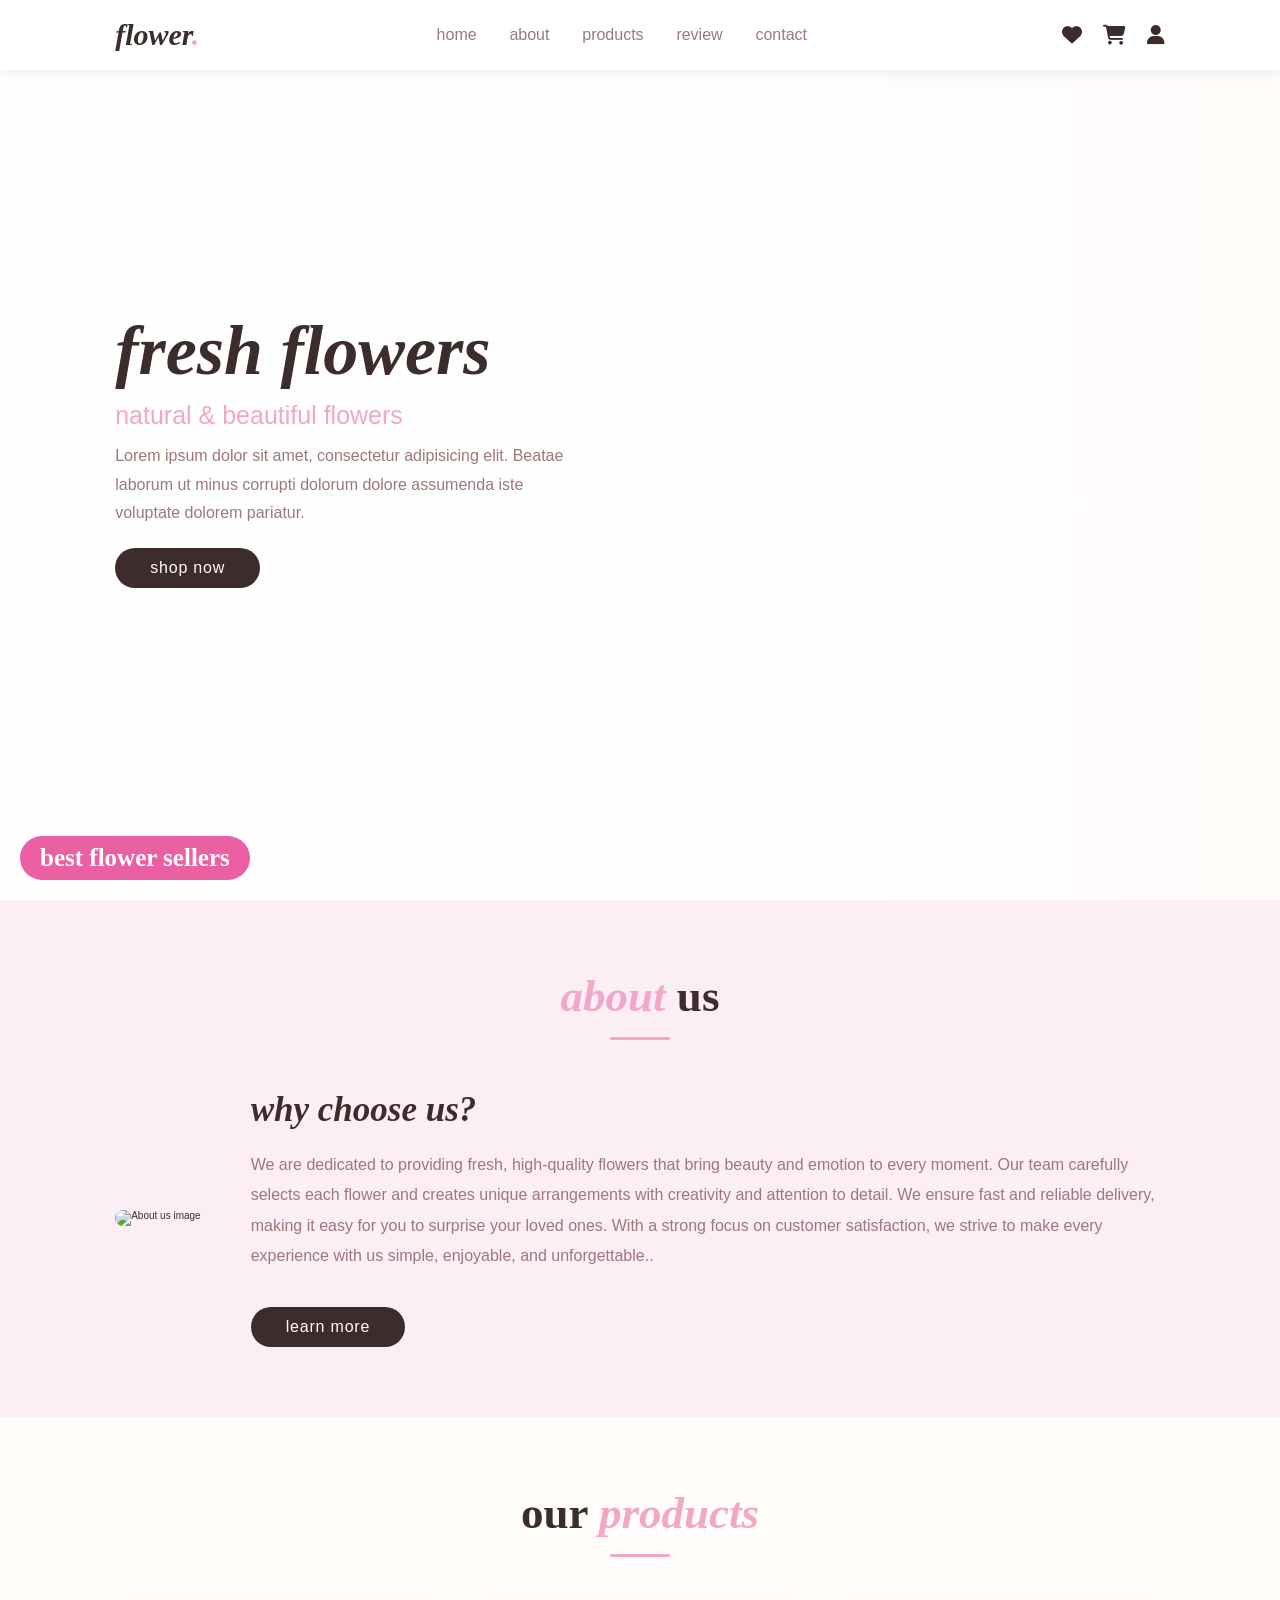
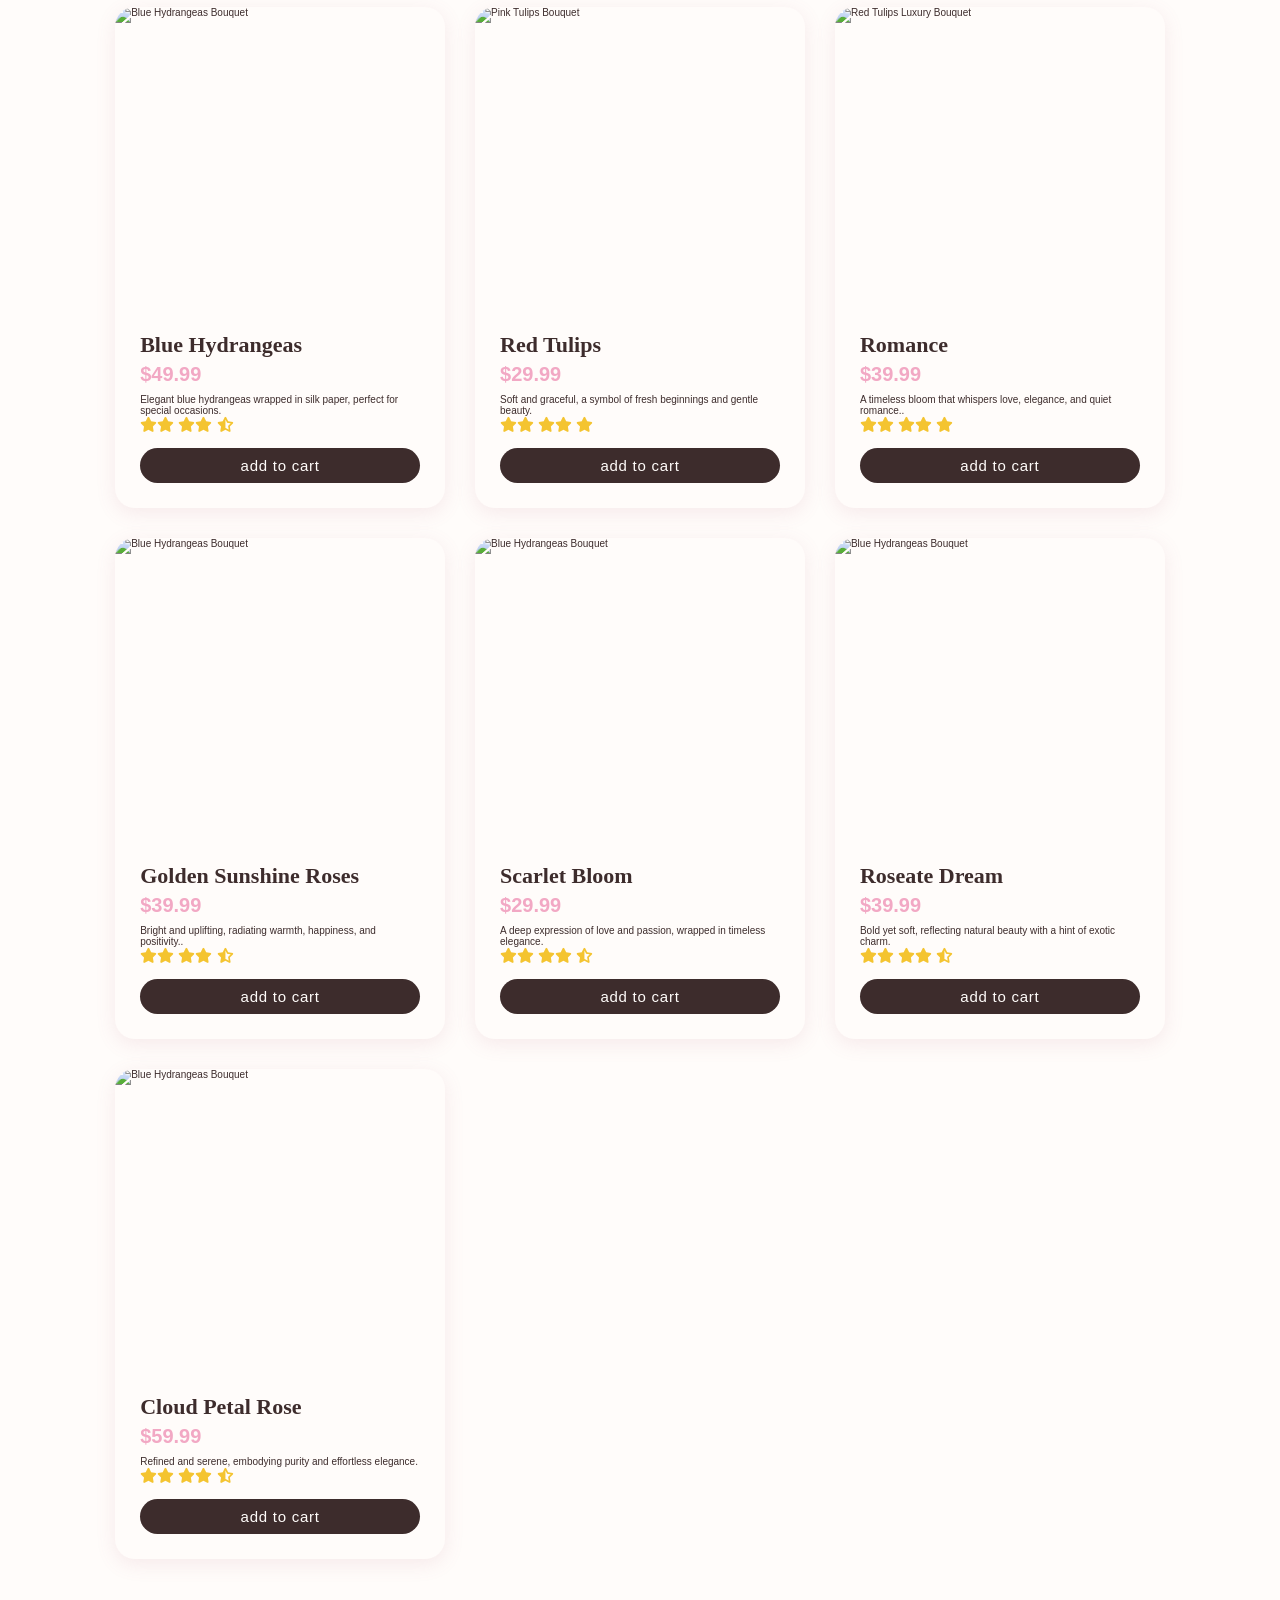
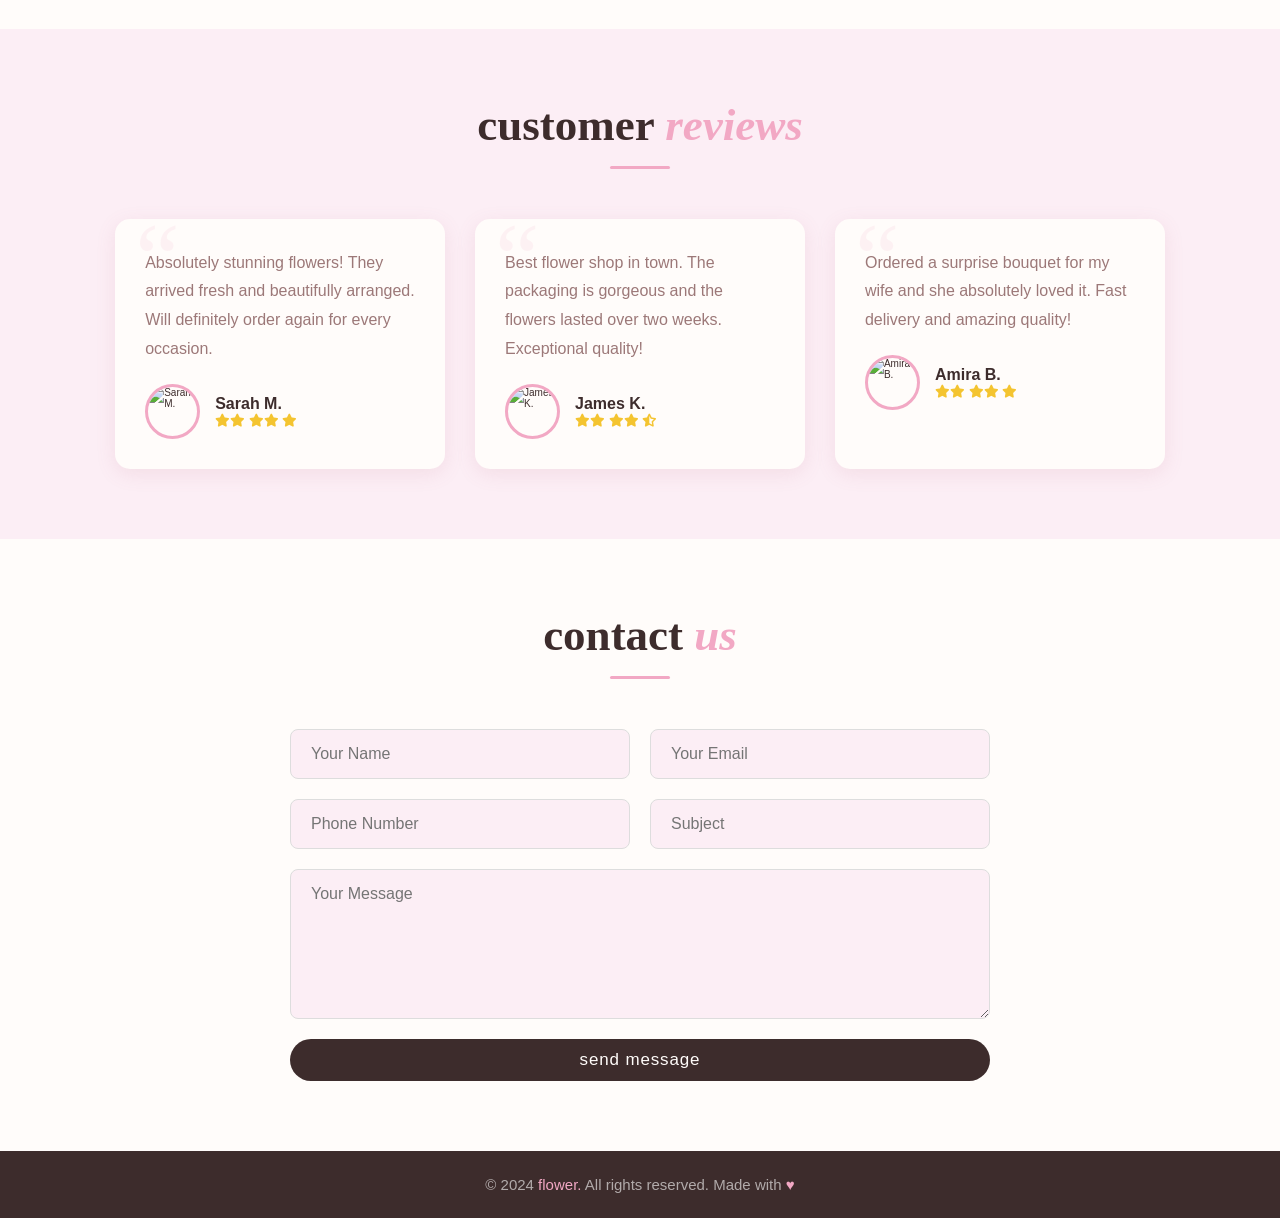
==== index.html @ bf79c9b5 "Create index.html" ====
<!DOCTYPE html>
<html lang="en">
<head>
    <meta charset="UTF-8">
    <meta http-equiv="X-UA-Compatible" content="IE=edge">
    <meta name="viewport" content="width=device-width, initial-scale=1.0">
    <title>Flower Boutique</title>
    <link rel="stylesheet" href="https://cdnjs.cloudflare.com/ajax/libs/font-awesome/6.5.0/css/all.min.css">
    <link href="https://fonts.googleapis.com/css2?family=Cormorant+Garamond:ital,wght@0,400;0,600;0,700;1,400;1,600&family=Lora:ital,wght@0,400;0,500;1,400&display=swap" rel="stylesheet">
    <style>
         :root {
            --pink:         #f2a8c4;   /* rose pastel boutons */
            --pink-deep:    #d4748f;   /* rose hover */
            --pink-blush:   #fceef5;   /* sections rose très clair */
            --pink-light:   #f2a8c4;
            --cream:        #fdf8f4;   /* background général beige crème */
            --cream-dark:   #f7ede3;   /* sections alternées */
            --brown-soft:   #9c7878;   /* texte secondaire */
            --dark:         #3d2c2c;   /* titres */
            --gray:         #9c7878;
            --light-gray:   #fceef5;
            --white:        #fffcfa;   /* cards + header */
            --shadow:       0 0.5rem 2rem rgba(180,100,120,0.12);
        }
        * {
            margin: 0; padding: 0;
            box-sizing: border-box;
            outline: none; border: none;
            text-decoration: none;
            transition: all 0.3s ease;
        }
        html {
            font-size: 62.5%;
            scroll-behavior: smooth;
            scroll-padding-top: 7rem;
            overflow-x: hidden;
        }
        body { font-family: 'Jost', sans-serif; background: var(--white); color: var(--dark); }
        section { padding: 7rem 9%; }
 
        .heading {
            text-align: center;
            font-family: 'Playfair Display', serif;
            font-size: 4.5rem;
            color: var(--dark);
            margin-bottom: 5rem;
        }
        .heading span { color: var(--pink); font-style: italic; }
        .heading::after {
            content: '';
            display: block;
            width: 6rem; height: 0.3rem;
            background: var(--pink);
            margin: 1.5rem auto 0;
            border-radius: 2rem;
        }
 
        .btn {
            display: inline-block;
            margin-top: 2rem;
            border-radius: 5rem;
            background: var(--dark);
            color: var(--white);
            padding: 1.1rem 3.5rem;
            cursor: pointer;
            font-size: 1.6rem;
            font-family: 'Jost', sans-serif;
            font-weight: 500;
            letter-spacing: 0.05em;
        }
        .btn:hover {
            background: var(--pink);
            transform: translateY(-2px);
            box-shadow: 0 0.8rem 2rem rgba(232,67,147,0.35);
        }
 
        /* ===== HEADER ===== */
        header {
            position: fixed;
            top: 0; left: 0; right: 0;
            background: rgba(255,255,255,0.96);
            backdrop-filter: blur(10px);
            padding: 1.8rem 9%;
            display: flex;
            align-items: center;
            justify-content: space-between;
            z-index: 1000;
            box-shadow: 0 0.2rem 1.5rem rgba(0,0,0,0.08);
        }
        header .logo {
            font-family: 'Playfair Display', serif;
            font-size: 3rem; color: var(--dark);
            font-weight: 700; font-style: italic;
        }
        header .logo span { color: var(--pink); }
        header .navbar a {
            font-size: 1.6rem;
            padding: 0 1.5rem;
            color: var(--gray);
            font-weight: 400;
        }
        header .navbar a:hover { color: var(--pink); }
        header .icons a {
            font-size: 2rem; color: var(--dark);
            margin-left: 1.8rem;
        }
        header .icons a:hover { color: var(--pink); }
        header #toggler { display: none; }
        header .fa-bars {
            font-size: 2.5rem; color: var(--dark);
            cursor: pointer; display: none;
        }
 
        /* ===== HOME ===== */
        .home {
            display: flex;
            align-items: center;
            min-height: 100vh;
            background: url('image/firstpage.jpg') center center / cover no-repeat;
            position: relative;
        }
        .home::before {
            content: '';
            position: absolute; inset: 0;
            background: linear-gradient(to right, rgba(255,255,255,0.82) 45%, rgba(255,255,255,0.1) 100%);
        }
        .home .content { max-width: 55rem; position: relative; z-index: 1; }
        .home .content h3 {
            font-family: 'Playfair Display', serif;
            font-size: 7rem; color: var(--dark);
            line-height: 1.1; font-style: italic;
        }
        .home .content span {
            display: block; font-size: 2.5rem;
            color: var(--pink); padding: 1.2rem 0;
            font-weight: 500;
        }
        .home .content p {
            font-size: 1.6rem; color: var(--gray);
            line-height: 1.8; max-width: 45rem;
        }
 
        /* ===== ABOUT ===== */
        .about { background: var(--light-gray); }
        .about .row {
            display: flex; align-items: center;
            gap: 5rem; flex-wrap: wrap;
        }
        .about .video-container {
    display: flex;
    justify-content: center;
    align-items: center;
}

.about .video-container img {
    max-width: 100%;
    max-height: 40rem;
    object-fit: cover;
    border-radius: 1.5rem;
}
        .about .video-container h3 {
            position: absolute; bottom: 2rem; left: 2rem;
            font-family: 'Playfair Display', serif;
            font-size: 2.5rem; color: var(--white);
            background: rgba(232,67,147,0.85);
            padding: 0.8rem 2rem; border-radius: 5rem;
        }
        .about .content { flex: 1; min-width: 28rem; }
        .about .content h3 {
            font-family: 'Playfair Display', serif;
            font-size: 3.5rem; color: var(--dark);
            margin-bottom: 2rem; font-style: italic;
        }
        .about .content p {
            font-size: 1.6rem; color: var(--gray);
            line-height: 1.9; margin-bottom: 1.5rem;
        }
 
        /* ===== PRODUCTS ===== */
        .products { background: var(--white); }
        .products-grid {
            display: grid;
            grid-template-columns: repeat(auto-fit, minmax(28rem, 1fr));
            gap: 3rem;
        }
        .product-card {
            border-radius: 2rem; overflow: hidden;
            box-shadow: var(--shadow); background: var(--white);
        }
        .product-card:hover {
            transform: translateY(-0.8rem);
            box-shadow: 0 1.5rem 4rem rgba(0,0,0,0.15);
        }
        .product-card .img-box {
            width: 100%; height: 30rem;
            overflow: hidden; position: relative;
        }
        .product-card .img-box img {
            width: 100%; height: 100%;
            object-fit: cover;
            object-position: center top;
            display: block;
            transition: transform 0.5s ease;
        }
        .product-card:hover .img-box img { transform: scale(1.07); }
        .product-card .info { padding: 2.5rem; }
        .product-card .info h4 {
            font-family: 'Playfair Display', serif;
            font-size: 2.2rem; color: var(--dark);
            margin-bottom: 0.5rem;
        }
        .product-card .info .price {
            font-size: 2rem; color: var(--pink);
            font-weight: 600; margin-bottom: 0.8rem;
        }
        .product-card .info .stars {
            color: #f4c430; font-size: 1.5rem;
            margin-bottom: 1.5rem;
        }
        .product-card .info .btn {
            margin-top: 0; font-size: 1.5rem;
            padding: 0.9rem 2.5rem;
            width: 100%; text-align: center;
            display: block;
        }
 
        /* ===== REVIEW ===== */
        .review { background: var(--light-gray); }
        .reviews-grid {
            display: grid;
            grid-template-columns: repeat(auto-fit, minmax(28rem, 1fr));
            gap: 3rem;
        }
        .review-card {
            background: var(--white); padding: 3rem;
            border-radius: 1.5rem; box-shadow: var(--shadow);
            position: relative;
        }
        .review-card::before {
            content: '\201C';
            font-family: 'Playfair Display', serif;
            font-size: 10rem; color: var(--pink);
            opacity: 0.12; position: absolute;
            top: -1rem; left: 2rem; line-height: 1;
        }
        .review-card p {
            font-size: 1.6rem; color: var(--gray);
            line-height: 1.8; margin-bottom: 2rem;
            position: relative; z-index: 1;
        }
        .review-card .reviewer { display: flex; align-items: center; gap: 1.5rem; }
        .review-card .reviewer .avatar {
            width: 5.5rem; height: 5.5rem;
            border-radius: 50%; overflow: hidden;
            border: 0.3rem solid var(--pink);
            flex-shrink: 0;
        }
        .review-card .reviewer .avatar img {
            width: 100%; height: 100%;
            object-fit: cover; object-position: center;
            display: block;
        }
        .review-card .reviewer .name {
            font-weight: 600; font-size: 1.6rem; color: var(--dark);
        }
        .review-card .reviewer .stars { color: #f4c430; font-size: 1.3rem; }
 
        /* ===== CONTACT ===== */
        .contact { background: var(--white); }
        .contact-form {
            max-width: 70rem; margin: 0 auto;
            display: grid; grid-template-columns: 1fr 1fr;
            gap: 2rem;
        }
        .contact-form .full { grid-column: 1 / -1; }
        .contact-form input,
        .contact-form textarea {
            width: 100%; padding: 1.5rem 2rem;
            font-size: 1.6rem; font-family: 'Jost', sans-serif;
            border: 0.15rem solid #ddd; border-radius: 0.8rem;
            color: var(--dark); background: var(--light-gray);
        }
        .contact-form input:focus,
        .contact-form textarea:focus {
            border-color: var(--pink); background: var(--white);
        }
        .contact-form textarea { resize: vertical; min-height: 15rem; }
        .contact-form .btn {
            margin-top: 0; width: 100%;
            text-align: center; font-size: 1.7rem;
            display: block;
        }
 
        /* ===== FOOTER ===== */
        footer {
            background: var(--dark);
            color: rgba(255,255,255,0.6);
            text-align: center;
            padding: 2.5rem 9%;
            font-size: 1.5rem;
        }
        footer span { color: var(--pink); }
 
        /* ===== MEDIA QUERIES ===== */
        @media (max-width: 991px) {
            html { font-size: 55%; }
            header { padding: 1.5rem 3%; }
            section { padding: 5rem 4%; }
            .home { background-position: right center; }
        }
        @media (max-width: 768px) {
            header .fa-bars { display: block; }
            header .navbar {
                position: absolute;
                top: 100%; left: 0; right: 0;
                background: var(--white);
                border-top: 0.1rem solid #eee;
                box-shadow: 0 1rem 2rem rgba(0,0,0,0.08);
                clip-path: polygon(0 0, 100% 0, 100% 0, 0 0);
                transition: clip-path 0.4s ease;
                display: flex; flex-direction: column;
            }
            header #toggler:checked ~ .navbar {
                clip-path: polygon(0 0, 100% 0, 100% 100%, 0 100%);
            }
            header .navbar a {
                margin: 1rem 2rem; padding: 1.2rem 2rem;
                background: var(--light-gray);
                border-radius: 0.8rem; display: block;
                font-size: 1.8rem;
            }
            .home .content h3 { font-size: 5rem; }
            .home .content span { font-size: 2rem; }
            .contact-form { grid-template-columns: 1fr; }
            .contact-form .full { grid-column: 1; }
        }
        @media (max-width: 450px) {
            html { font-size: 50%; }
            .home .content h3 { font-size: 4rem; }
        }
    </style>
</head>
<body>
 
<!-- HEADER -->
<header>
    <input type="checkbox" id="toggler">
    <label for="toggler" class="fas fa-bars"></label>
    <a href="#" class="logo">flower<span>.</span></a>
    <nav class="navbar">
        <a href="#home">home</a>
        <a href="#about">about</a>
        <a href="#products">products</a>
        <a href="#review">review</a>
        <a href="#contact">contact</a>
    </nav>
    <div class="icons">
        <a href="#" class="fas fa-heart"></a>
        <a href="#" class="fas fa-shopping-cart"></a>
        <a href="#" class="fas fa-user"></a>
    </div>
</header>
 
<!-- HOME — uses pink tulips image as hero background -->
<section class="home" id="home">
    <div class="content">
        <h3>fresh flowers</h3>
        <span>natural &amp; beautiful flowers</span>
        <p>Lorem ipsum dolor sit amet, consectetur adipisicing elit. Beatae laborum ut minus corrupti dolorum dolore assumenda iste voluptate dolorem pariatur.</p>
        <a href="#products" class="btn">shop now</a>
    </div>
</section>
 
<!-- ABOUT -->
<section class="about" id="about">
    <h1 class="heading"><span>about</span> us</h1>
    <div class="row">
        <div class="video-container">
           <img src="image/about.jpg" alt="About us image">
            <h3>best flower sellers</h3>
        </div>
        <div class="content">
            <h3>why choose us?</h3>
            <p>We are dedicated to providing fresh, high-quality flowers that bring beauty and emotion to every moment.
                 Our team carefully selects each flower and creates unique arrangements with creativity and attention to detail. 
                 We ensure fast and reliable delivery, making it easy for you to surprise your loved ones.
                  With a strong focus on customer satisfaction, we strive to make every experience with us simple, enjoyable, and unforgettable..</p>
            <a href="#" class="btn">learn more</a>
        </div>
    </div>
</section>

<!-- PRODUCTS — 3 real images -->
<section class="products" id="products">
    <h1 class="heading">our <span>products</span></h1>
    <div class="products-grid">

        <!-- Card 1 — Blue Hydrangeas -->
        <div class="product-card">
            <div class="img-box">
                <img src="image/bleu.jpg" alt="Blue Hydrangeas Bouquet">
            </div>
            <div class="info">
                <h4>Blue Hydrangeas</h4>
                <p class="price">$49.99</p>
                <p class="desc">Elegant blue hydrangeas wrapped in silk paper, perfect for special occasions.</p> 
                <div class="stars">
                    <i class="fas fa-star"></i><i class="fas fa-star"></i>
                    <i class="fas fa-star"></i><i class="fas fa-star"></i>
                    <i class="fas fa-star-half-alt"></i>
                </div>
                <a href="#" class="btn">add to cart</a>
            </div>
        </div>

        <!-- Card 2 — Pink Tulips -->
        <div class="product-card">
            <div class="img-box">
                <img src="image/tupler.webp" alt="Pink Tulips Bouquet">
            </div>
            <div class="info">
                <h4>Red Tulips</h4>
                <p class="price">$29.99</p>
                <p class="desc">Soft and graceful, a symbol of fresh beginnings and gentle beauty.</p> 
                <div class="stars">
                    <i class="fas fa-star"></i><i class="fas fa-star"></i>
                    <i class="fas fa-star"></i><i class="fas fa-star"></i>
                    <i class="fas fa-star"></i>
                </div>
                <a href="#" class="btn">add to cart</a>
            </div>
        </div>

        <!-- Card 3 — romance -->
        <div class="product-card">
            <div class="img-box">
                <img src="image/romance.jpg" alt="Red Tulips Luxury Bouquet">
            </div>
            <div class="info">
                <h4>Romance</h4>
                <p class="price">$39.99</p>
                 <p class="desc">A timeless bloom that whispers love, elegance, and quiet romance..</p> 
                <div class="stars">
                    <i class="fas fa-star"></i><i class="fas fa-star"></i>
                    <i class="fas fa-star"></i><i class="fas fa-star"></i>
                    <i class="fas fa-star"></i>
                </div>
                <a href="#" class="btn">add to cart</a>
            </div>
        </div>
        <!-- Card 4—jaune -->
        <div class="product-card">
            <div class="img-box">
                <img src="image/jaune.jpg" alt="Blue Hydrangeas Bouquet">
            </div>
            <div class="info">
                <h4>Golden Sunshine Roses</h4>
                <p class="price">$39.99</p>
                 <p class="desc">Bright and uplifting, radiating warmth, happiness, and positivity..</p> 
                <div class="stars">
                    <i class="fas fa-star"></i><i class="fas fa-star"></i>
                    <i class="fas fa-star"></i><i class="fas fa-star"></i>
                    <i class="fas fa-star-half-alt"></i>
                </div>
                <a href="#" class="btn">add to cart</a>
            </div>
        </div>
        <!-- Card 4— fincai -->
        <div class="product-card">
            <div class="img-box">
                <img src="image/ff.webp" alt="Blue Hydrangeas Bouquet">
            </div>
            <div class="info">
                <h4>Scarlet Bloom</h4>
                <p class="price">$29.99</p>
                 <p class="desc">A deep expression of love and passion, wrapped in timeless elegance.</p> 
                <div class="stars">
                    <i class="fas fa-star"></i><i class="fas fa-star"></i>
                    <i class="fas fa-star"></i><i class="fas fa-star"></i>
                    <i class="fas fa-star-half-alt"></i>
                </div>
                <a href="#" class="btn">add to cart</a>
            </div>
        </div>
        <!-- Card 6 — pink -->
        <div class="product-card">
            <div class="img-box">
                <img src="image/rose.avif" alt="Blue Hydrangeas Bouquet">
            </div>
            <div class="info">
                <h4>Roseate Dream</h4>
                <p class="price">$39.99</p>
                 <p class="desc">Bold yet soft, reflecting natural beauty with a hint of exotic charm.</p> 
                <div class="stars">
                    <i class="fas fa-star"></i><i class="fas fa-star"></i>
                    <i class="fas fa-star"></i><i class="fas fa-star"></i>
                    <i class="fas fa-star-half-alt"></i>
                </div>
                <a href="#" class="btn">add to cart</a>
            </div>
        </div>
        <!-- Card 7 — white -->
        <div class="product-card">
            <div class="img-box">
                <img src="image/white flowers.jpg" alt="Blue Hydrangeas Bouquet">
            </div>
            <div class="info">
                <h4>Cloud Petal Rose</h4>
                <p class="price">$59.99</p>
                 <p class="desc">Refined and serene, embodying purity and effortless elegance.</p> 
                <div class="stars">
                    <i class="fas fa-star"></i><i class="fas fa-star"></i>
                    <i class="fas fa-star"></i><i class="fas fa-star"></i>
                    <i class="fas fa-star-half-alt"></i>
                </div>
                <a href="#" class="btn">add to cart</a>
            </div>
        </div>

    </div>
</section>

<!-- REVIEW -->
<section class="review" id="review">
    <h1 class="heading">customer <span>reviews</span></h1>
    <div class="reviews-grid">
 
        <div class="review-card">
            <p>Absolutely stunning flowers! They arrived fresh and beautifully arranged. Will definitely order again for every occasion.</p>
            <div class="reviewer">
                <div class="avatar">
                    <img src="image/women1.jpg" alt="Sarah M.">
                </div>
                <div>
                    <div class="name">Sarah M.</div>
                    <div class="stars">
                        <i class="fas fa-star"></i><i class="fas fa-star"></i>
                        <i class="fas fa-star"></i><i class="fas fa-star"></i>
                        <i class="fas fa-star"></i>
                    </div>
                </div>
            </div>
        </div>
 
        <div class="review-card">
            <p>Best flower shop in town. The packaging is gorgeous and the flowers lasted over two weeks. Exceptional quality!</p>
            <div class="reviewer">
                <div class="avatar">
                    <img src="image/man.jpg" alt="James K.">
                </div>
                <div>
                    <div class="name">James K.</div>
                    <div class="stars">
                        <i class="fas fa-star"></i><i class="fas fa-star"></i>
                        <i class="fas fa-star"></i><i class="fas fa-star"></i>
                        <i class="fas fa-star-half-alt"></i>
                    </div>
                </div>
            </div>
        </div>
 
        <div class="review-card">
            <p>Ordered a surprise bouquet for my wife and she absolutely loved it. Fast delivery and amazing quality!</p>
            <div class="reviewer">
                <div class="avatar">
                    <img src="image/women2.jpg" alt="Amira B.">
                </div>
                <div>
                    <div class="name">Amira B.</div>
                    <div class="stars">
                        <i class="fas fa-star"></i><i class="fas fa-star"></i>
                        <i class="fas fa-star"></i><i class="fas fa-star"></i>
                        <i class="fas fa-star"></i>
                    </div>
                </div>
            </div>
        </div>
 
    </div>
</section>
 
<!-- CONTACT -->
<section class="contact" id="contact">
    <h1 class="heading">contact <span>us</span></h1>
    <div class="contact-form">
        <input type="text" placeholder="Your Name">
        <input type="email" placeholder="Your Email">
        <input type="text" placeholder="Phone Number">
        <input type="text" placeholder="Subject">
        <textarea class="full" placeholder="Your Message"></textarea>
        <div class="full">
            <a href="#" class="btn">send message</a>
        </div>
    </div>
</section>
 
<!-- FOOTER -->
<footer>
    <p>&copy; 2024 <span>flower.</span> All rights reserved. Made with <span>♥</span></p>
</footer>
 
</body>
</html>
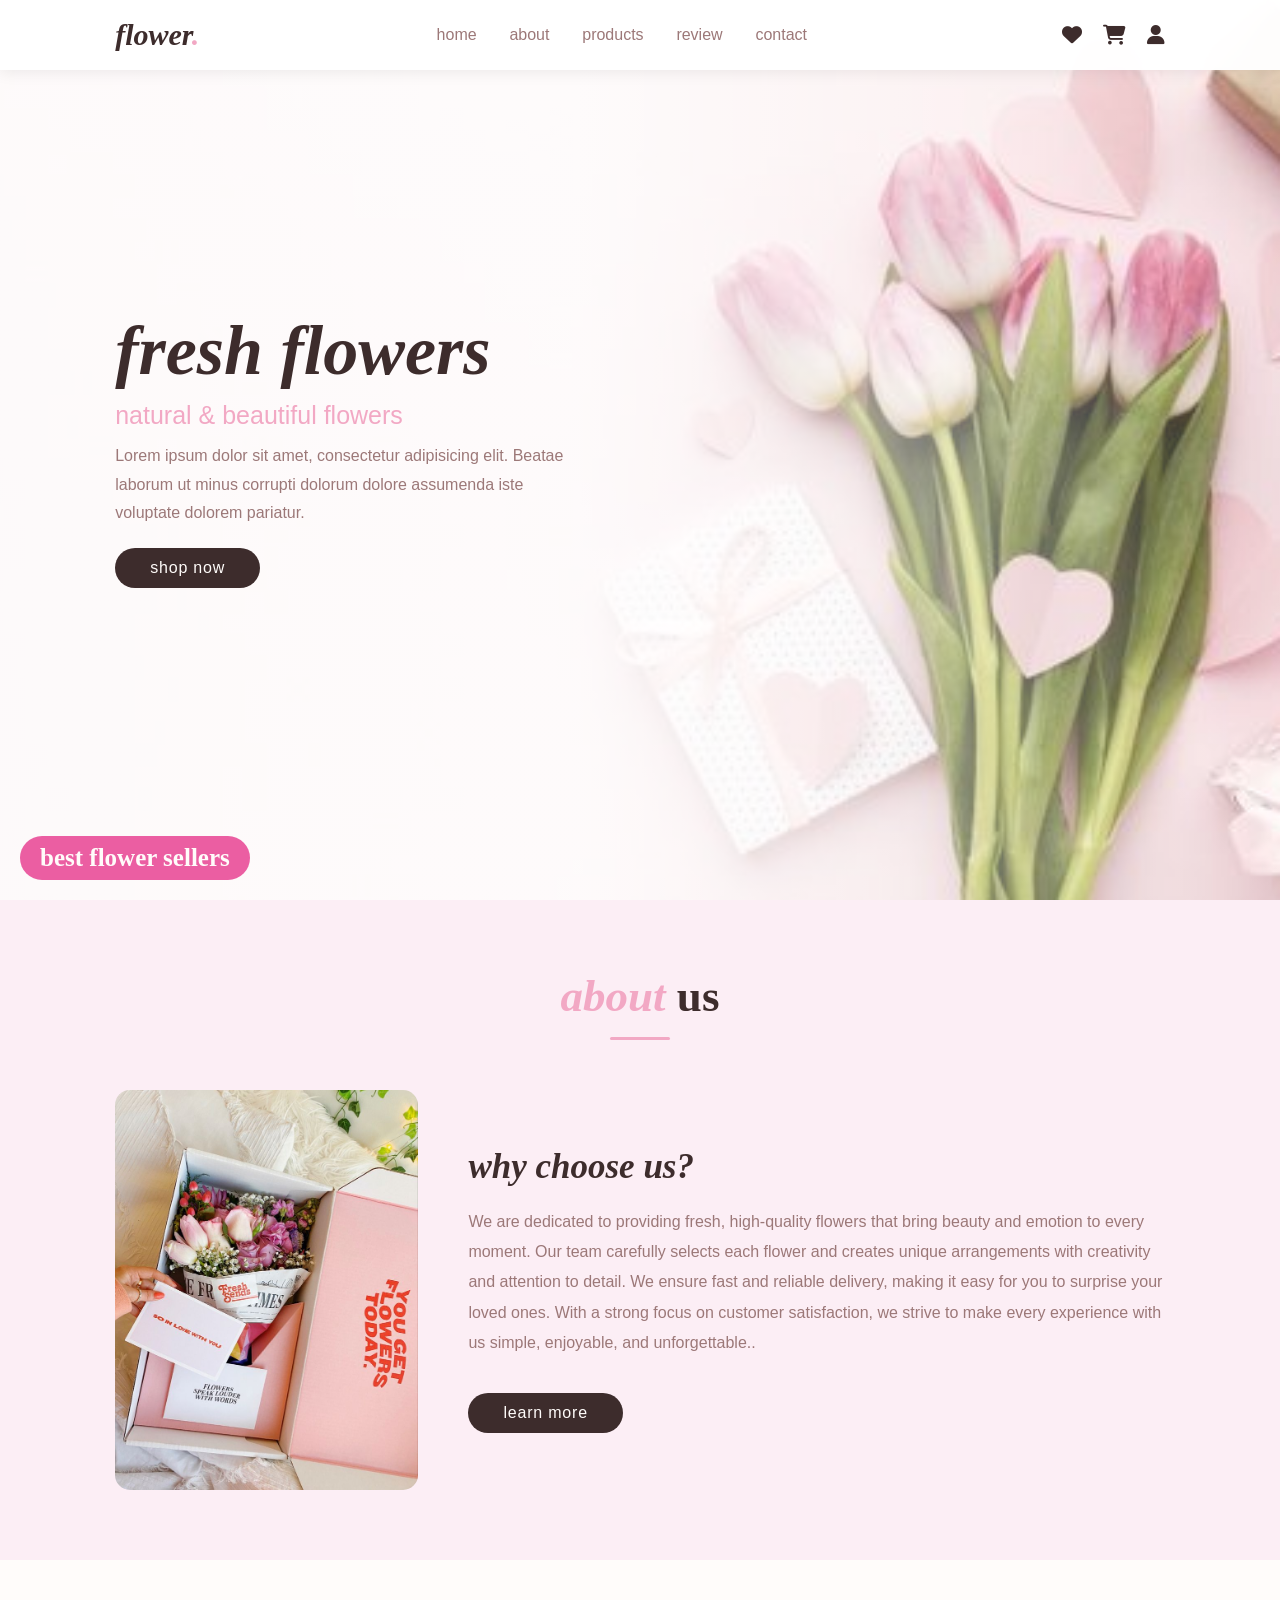
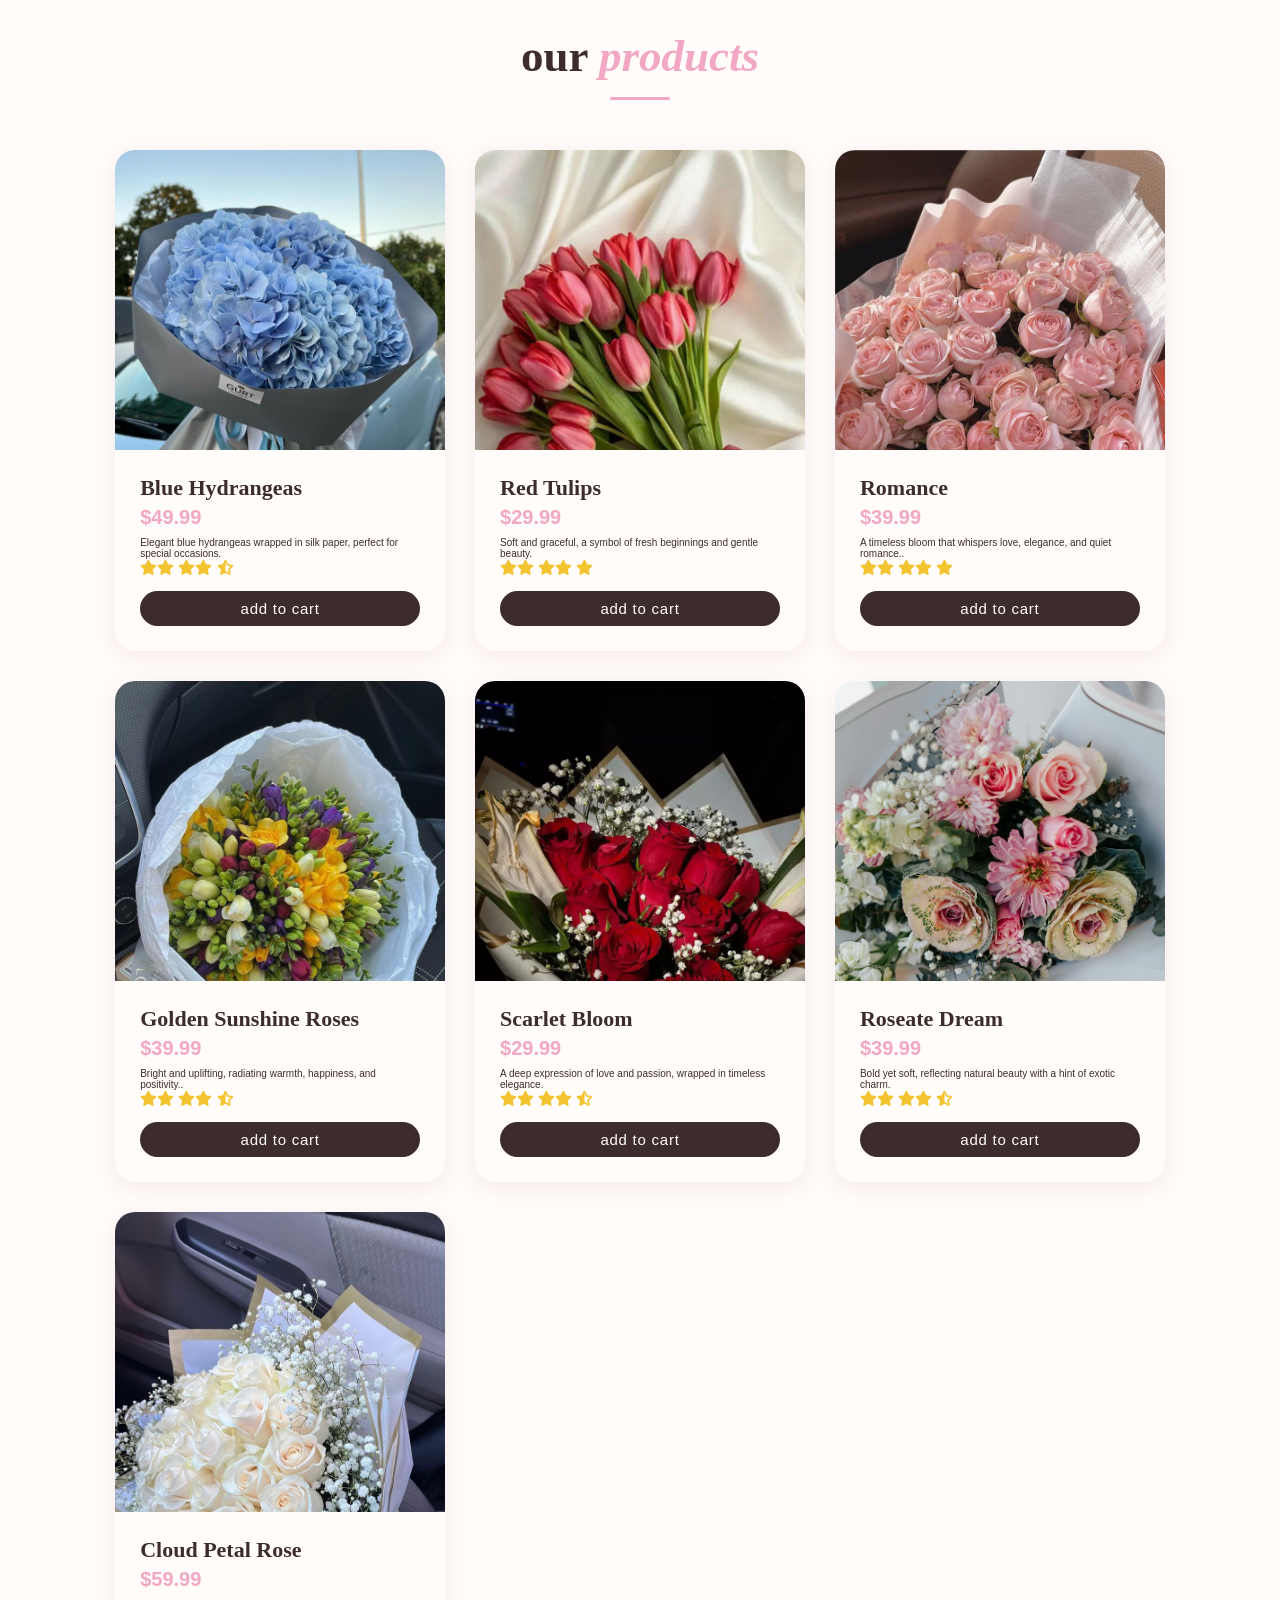
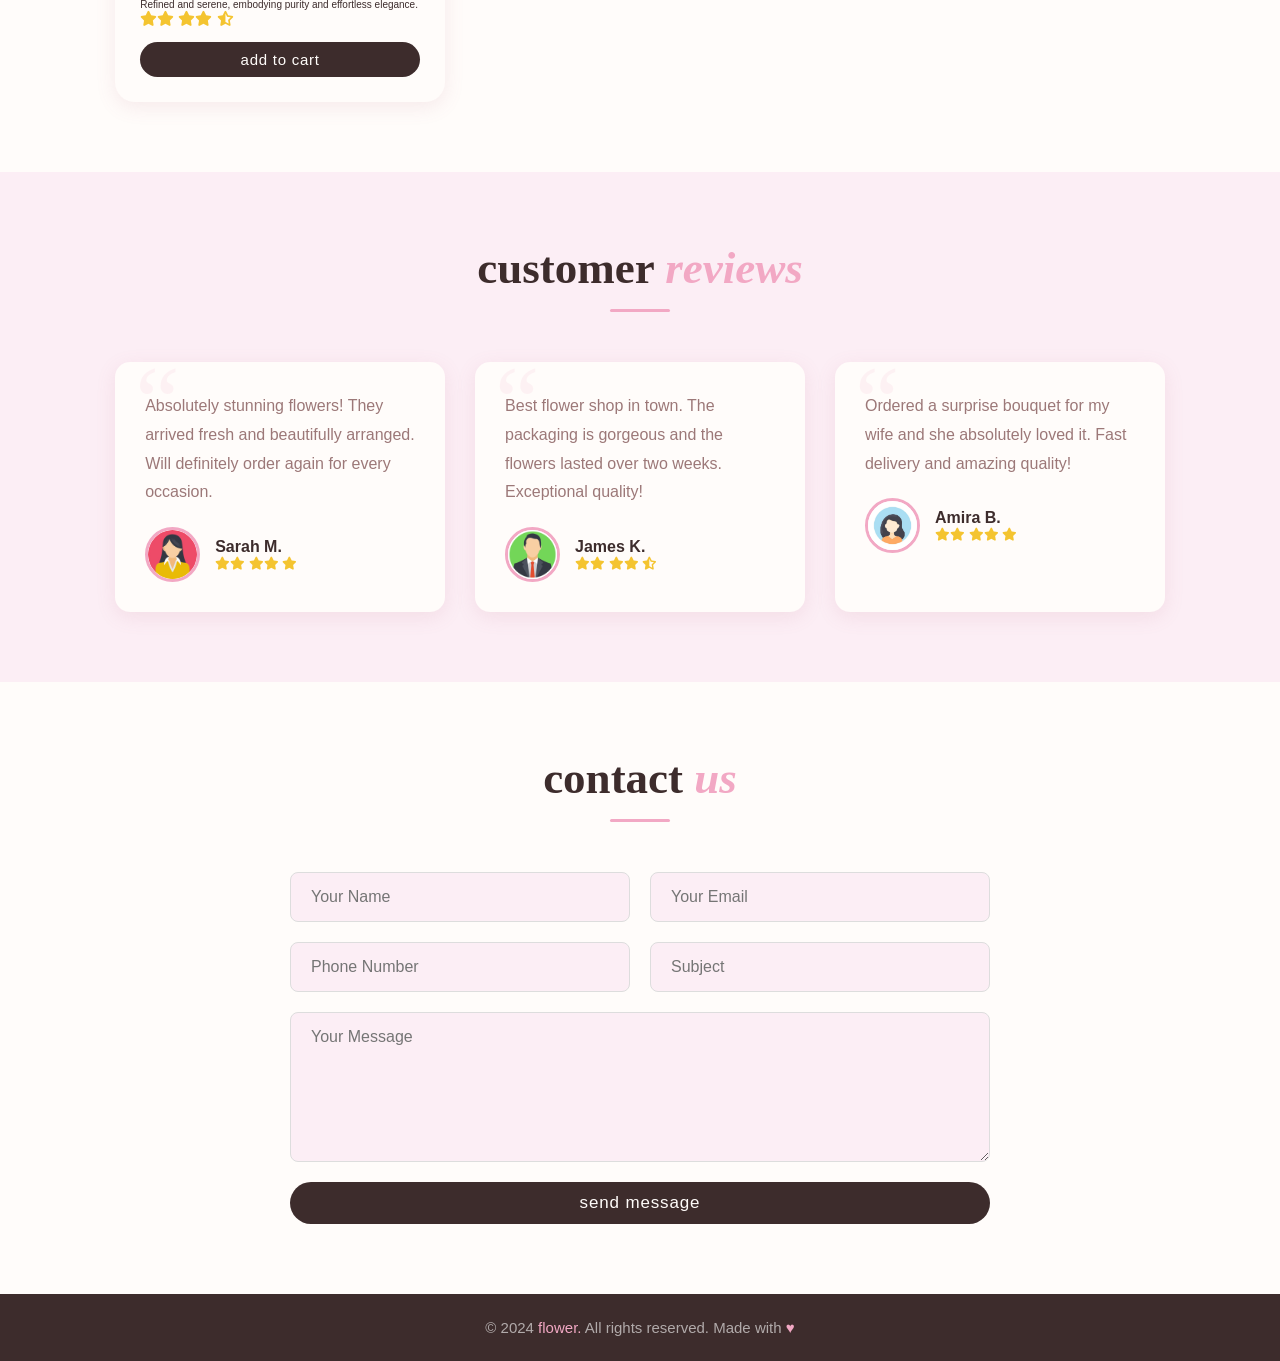
==== commit 8684eb10: "Update index.html" ====
--- a/index.html
+++ b/index.html
@@ -118,7 +118,7 @@
             display: flex;
             align-items: center;
             min-height: 100vh;
-            background: url('image/firstpage.jpg') center center / cover no-repeat;
+            background: url('firstpage.jpg') center center / cover no-repeat;
             position: relative;
         }
         .home::before {
@@ -378,7 +378,7 @@
     <h1 class="heading"><span>about</span> us</h1>
     <div class="row">
         <div class="video-container">
-           <img src="image/about.jpg" alt="About us image">
+           <img src="about.jpg" alt="About us image">
             <h3>best flower sellers</h3>
         </div>
         <div class="content">
@@ -400,7 +400,7 @@
         <!-- Card 1 — Blue Hydrangeas -->
         <div class="product-card">
             <div class="img-box">
-                <img src="image/bleu.jpg" alt="Blue Hydrangeas Bouquet">
+                <img src="bleu.jpg" alt="Blue Hydrangeas Bouquet">
             </div>
             <div class="info">
                 <h4>Blue Hydrangeas</h4>
@@ -418,7 +418,7 @@
         <!-- Card 2 — Pink Tulips -->
         <div class="product-card">
             <div class="img-box">
-                <img src="image/tupler.webp" alt="Pink Tulips Bouquet">
+                <img src="tupler.webp" alt="Pink Tulips Bouquet">
             </div>
             <div class="info">
                 <h4>Red Tulips</h4>
@@ -436,7 +436,7 @@
         <!-- Card 3 — romance -->
         <div class="product-card">
             <div class="img-box">
-                <img src="image/romance.jpg" alt="Red Tulips Luxury Bouquet">
+                <img src="romance.jpg" alt="Red Tulips Luxury Bouquet">
             </div>
             <div class="info">
                 <h4>Romance</h4>
@@ -453,7 +453,7 @@
         <!-- Card 4—jaune -->
         <div class="product-card">
             <div class="img-box">
-                <img src="image/jaune.jpg" alt="Blue Hydrangeas Bouquet">
+                <img src="jaune.jpg" alt="Blue Hydrangeas Bouquet">
             </div>
             <div class="info">
                 <h4>Golden Sunshine Roses</h4>
@@ -470,7 +470,7 @@
         <!-- Card 4— fincai -->
         <div class="product-card">
             <div class="img-box">
-                <img src="image/ff.webp" alt="Blue Hydrangeas Bouquet">
+                <img src="ff.webp" alt="Blue Hydrangeas Bouquet">
             </div>
             <div class="info">
                 <h4>Scarlet Bloom</h4>
@@ -487,7 +487,7 @@
         <!-- Card 6 — pink -->
         <div class="product-card">
             <div class="img-box">
-                <img src="image/rose.avif" alt="Blue Hydrangeas Bouquet">
+                <img src="rose.avif" alt="Blue Hydrangeas Bouquet">
             </div>
             <div class="info">
                 <h4>Roseate Dream</h4>
@@ -504,7 +504,7 @@
         <!-- Card 7 — white -->
         <div class="product-card">
             <div class="img-box">
-                <img src="image/white flowers.jpg" alt="Blue Hydrangeas Bouquet">
+                <img src="white flowers.jpg" alt="Blue Hydrangeas Bouquet">
             </div>
             <div class="info">
                 <h4>Cloud Petal Rose</h4>
@@ -531,7 +531,7 @@
             <p>Absolutely stunning flowers! They arrived fresh and beautifully arranged. Will definitely order again for every occasion.</p>
             <div class="reviewer">
                 <div class="avatar">
-                    <img src="image/women1.jpg" alt="Sarah M.">
+                    <img src="women1.jpg" alt="Sarah M.">
                 </div>
                 <div>
                     <div class="name">Sarah M.</div>
@@ -548,7 +548,7 @@
             <p>Best flower shop in town. The packaging is gorgeous and the flowers lasted over two weeks. Exceptional quality!</p>
             <div class="reviewer">
                 <div class="avatar">
-                    <img src="image/man.jpg" alt="James K.">
+                    <img src="man.jpg" alt="James K.">
                 </div>
                 <div>
                     <div class="name">James K.</div>
@@ -565,7 +565,7 @@
             <p>Ordered a surprise bouquet for my wife and she absolutely loved it. Fast delivery and amazing quality!</p>
             <div class="reviewer">
                 <div class="avatar">
-                    <img src="image/women2.jpg" alt="Amira B.">
+                    <img src="women2.jpg" alt="Amira B.">
                 </div>
                 <div>
                     <div class="name">Amira B.</div>
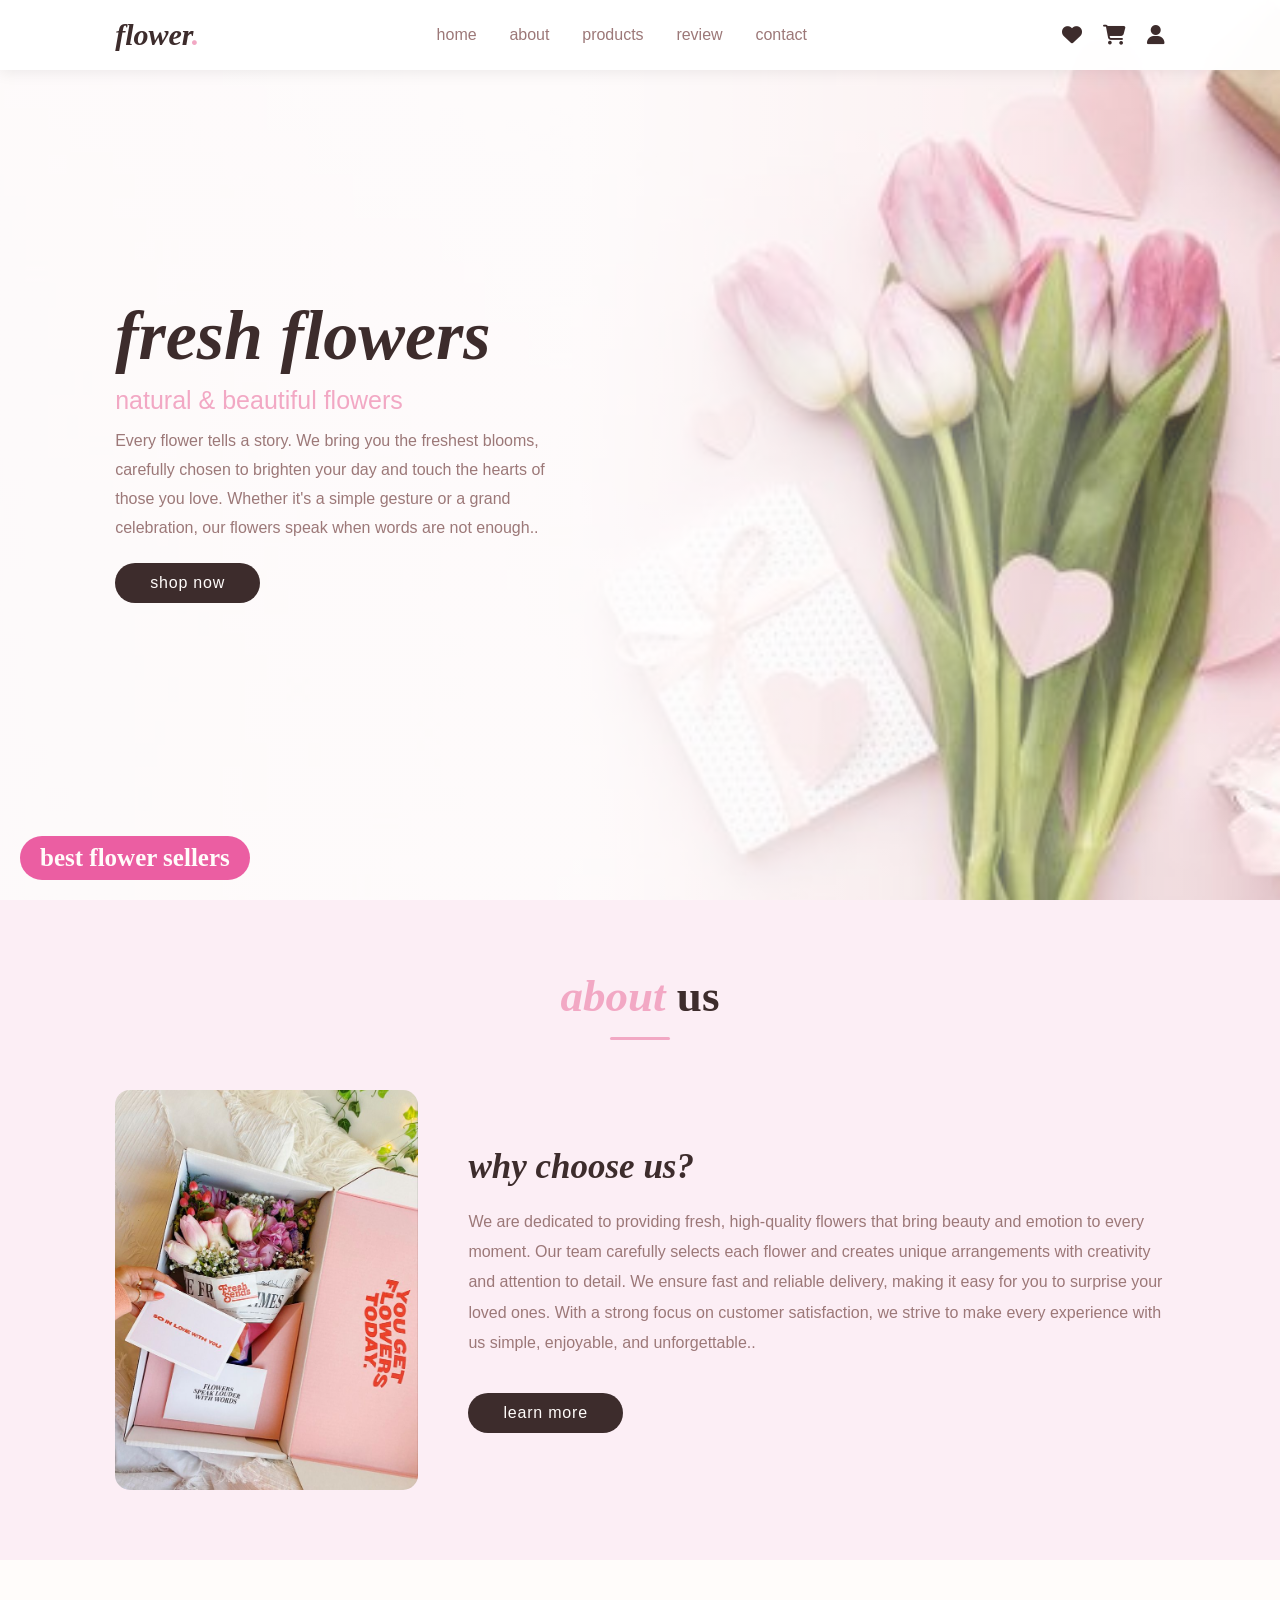
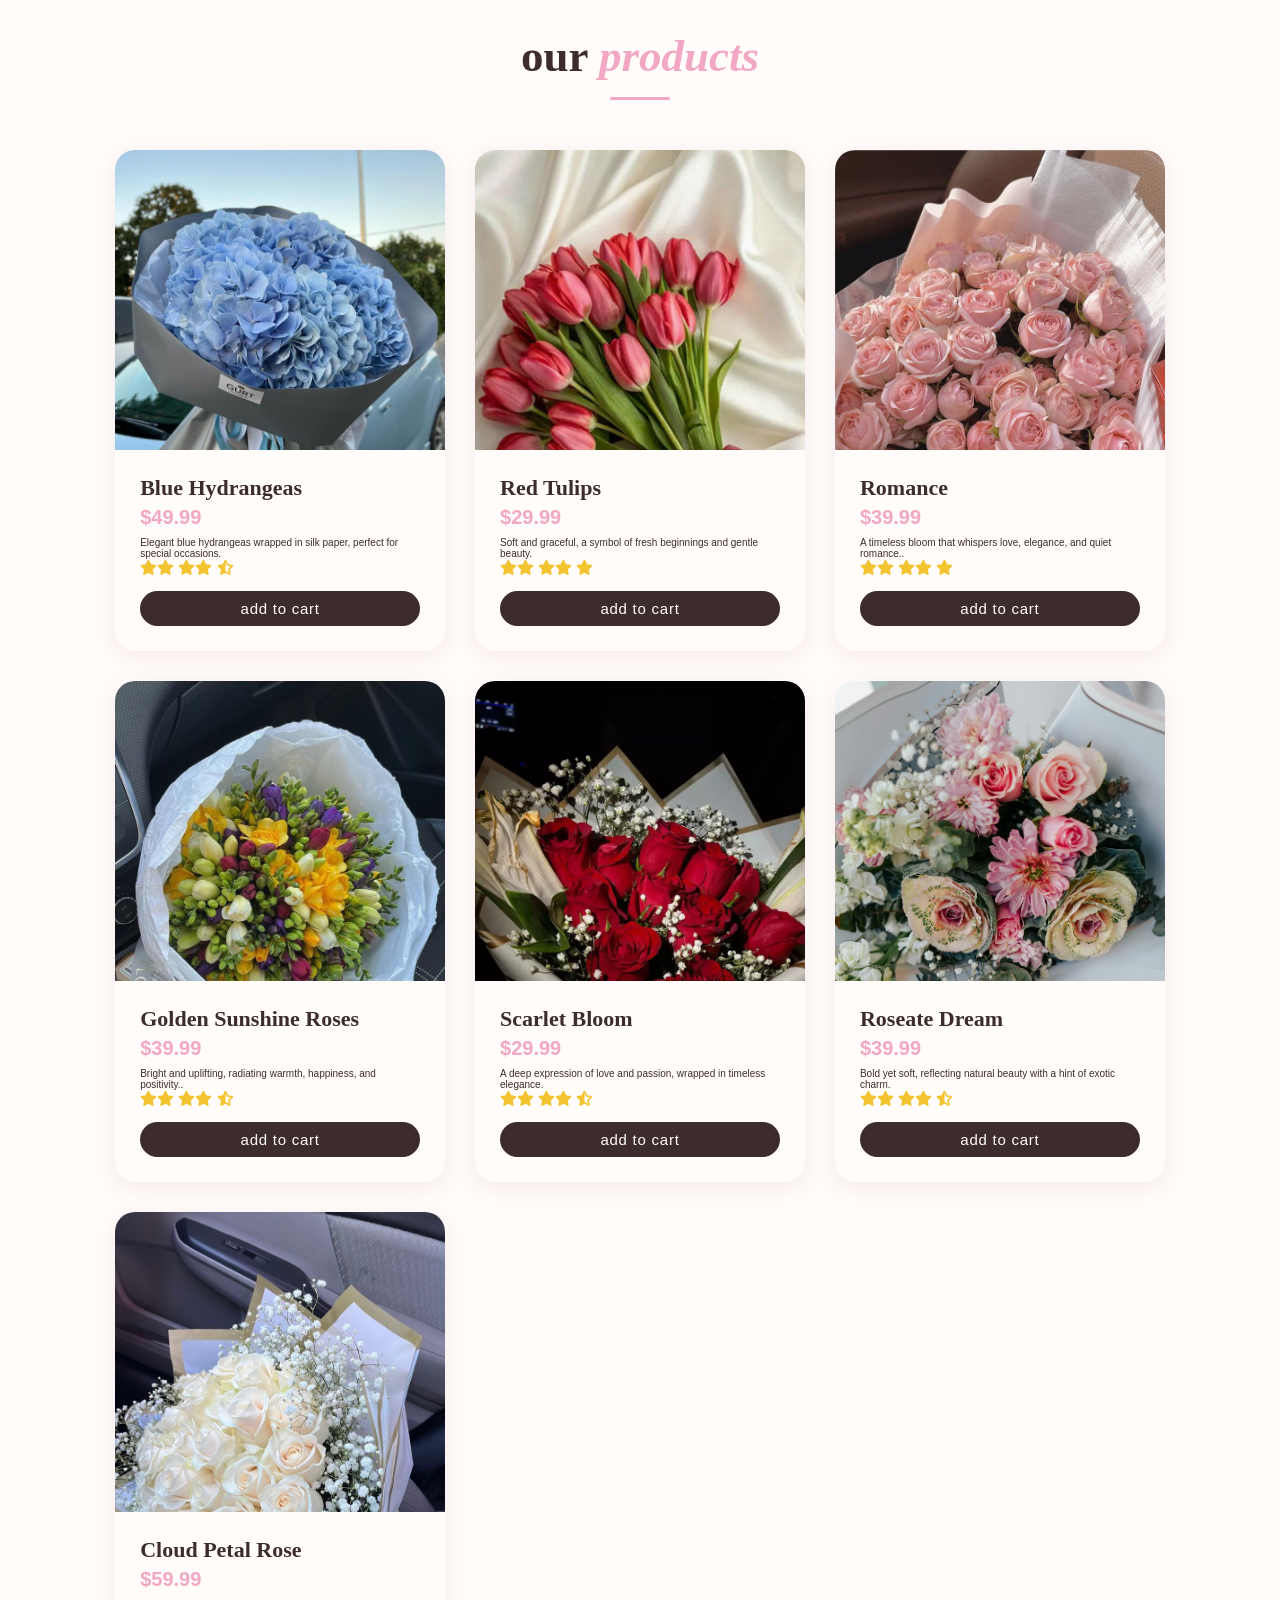
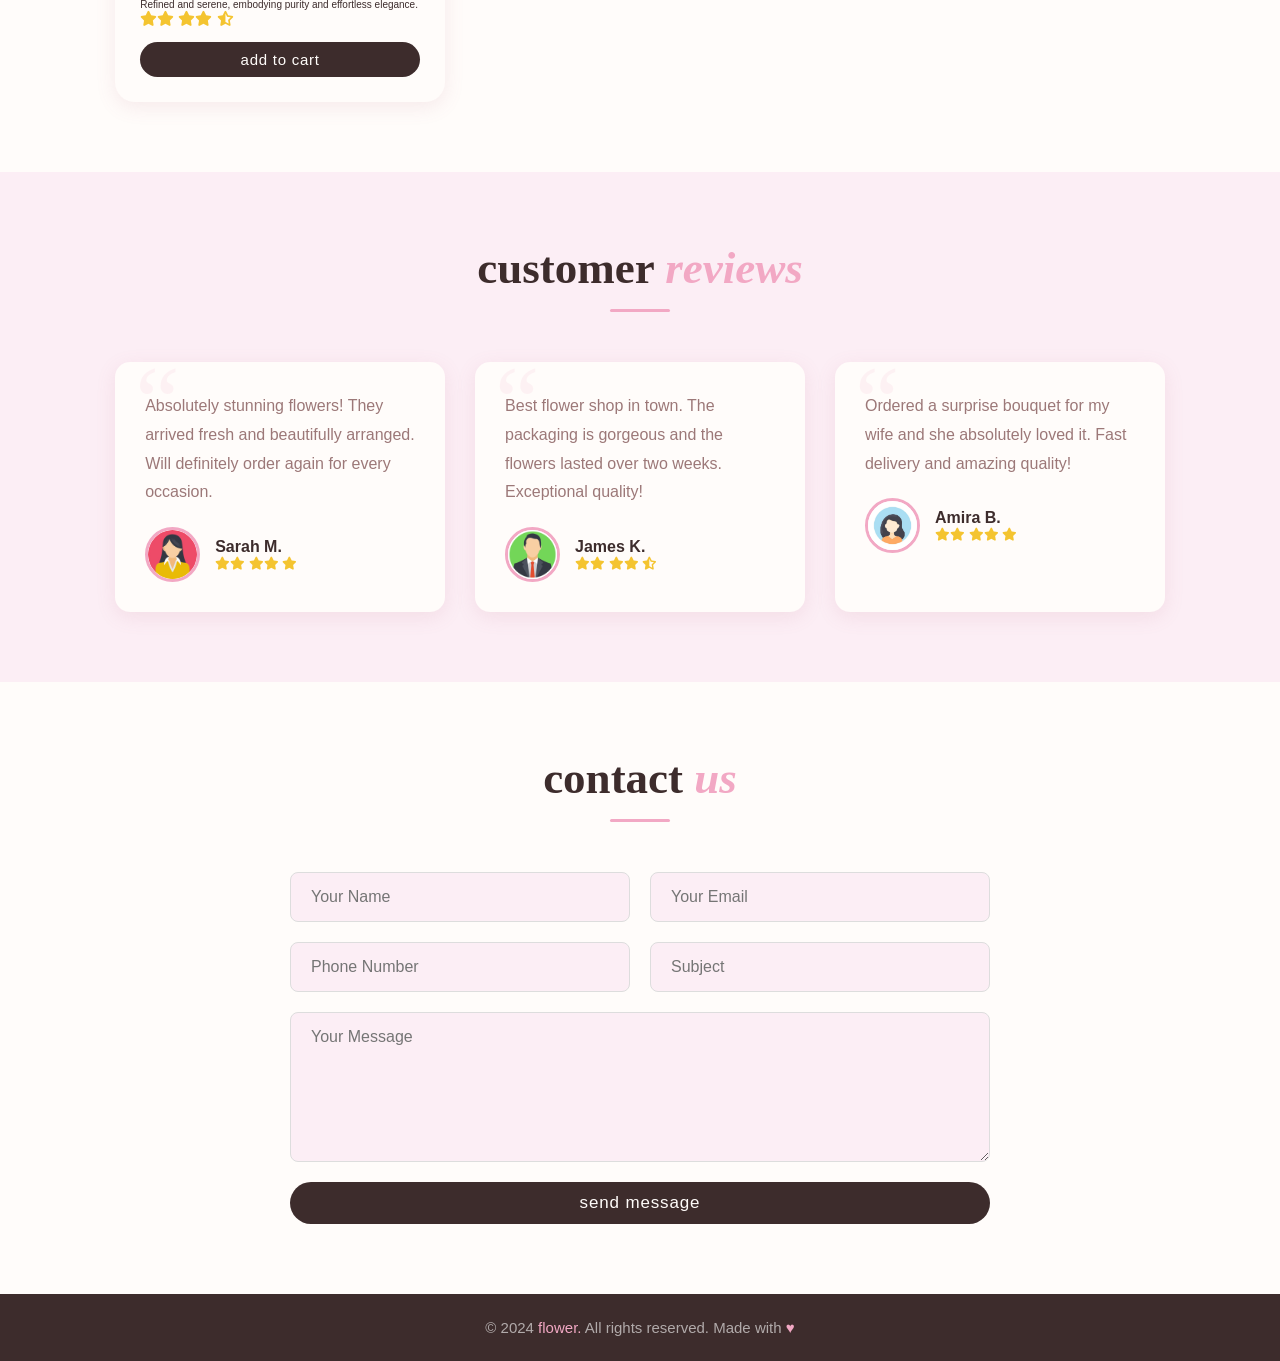
==== commit 51cc934b: "Update index.html" ====
--- a/index.html
+++ b/index.html
@@ -368,7 +368,7 @@
     <div class="content">
         <h3>fresh flowers</h3>
         <span>natural &amp; beautiful flowers</span>
-        <p>Lorem ipsum dolor sit amet, consectetur adipisicing elit. Beatae laborum ut minus corrupti dolorum dolore assumenda iste voluptate dolorem pariatur.</p>
+        <p>Every flower tells a story. We bring you the freshest blooms, carefully chosen to brighten your day and touch the hearts of those you love. Whether it's a simple gesture or a grand celebration, our flowers speak when words are not enough..</p>
         <a href="#products" class="btn">shop now</a>
     </div>
 </section>
